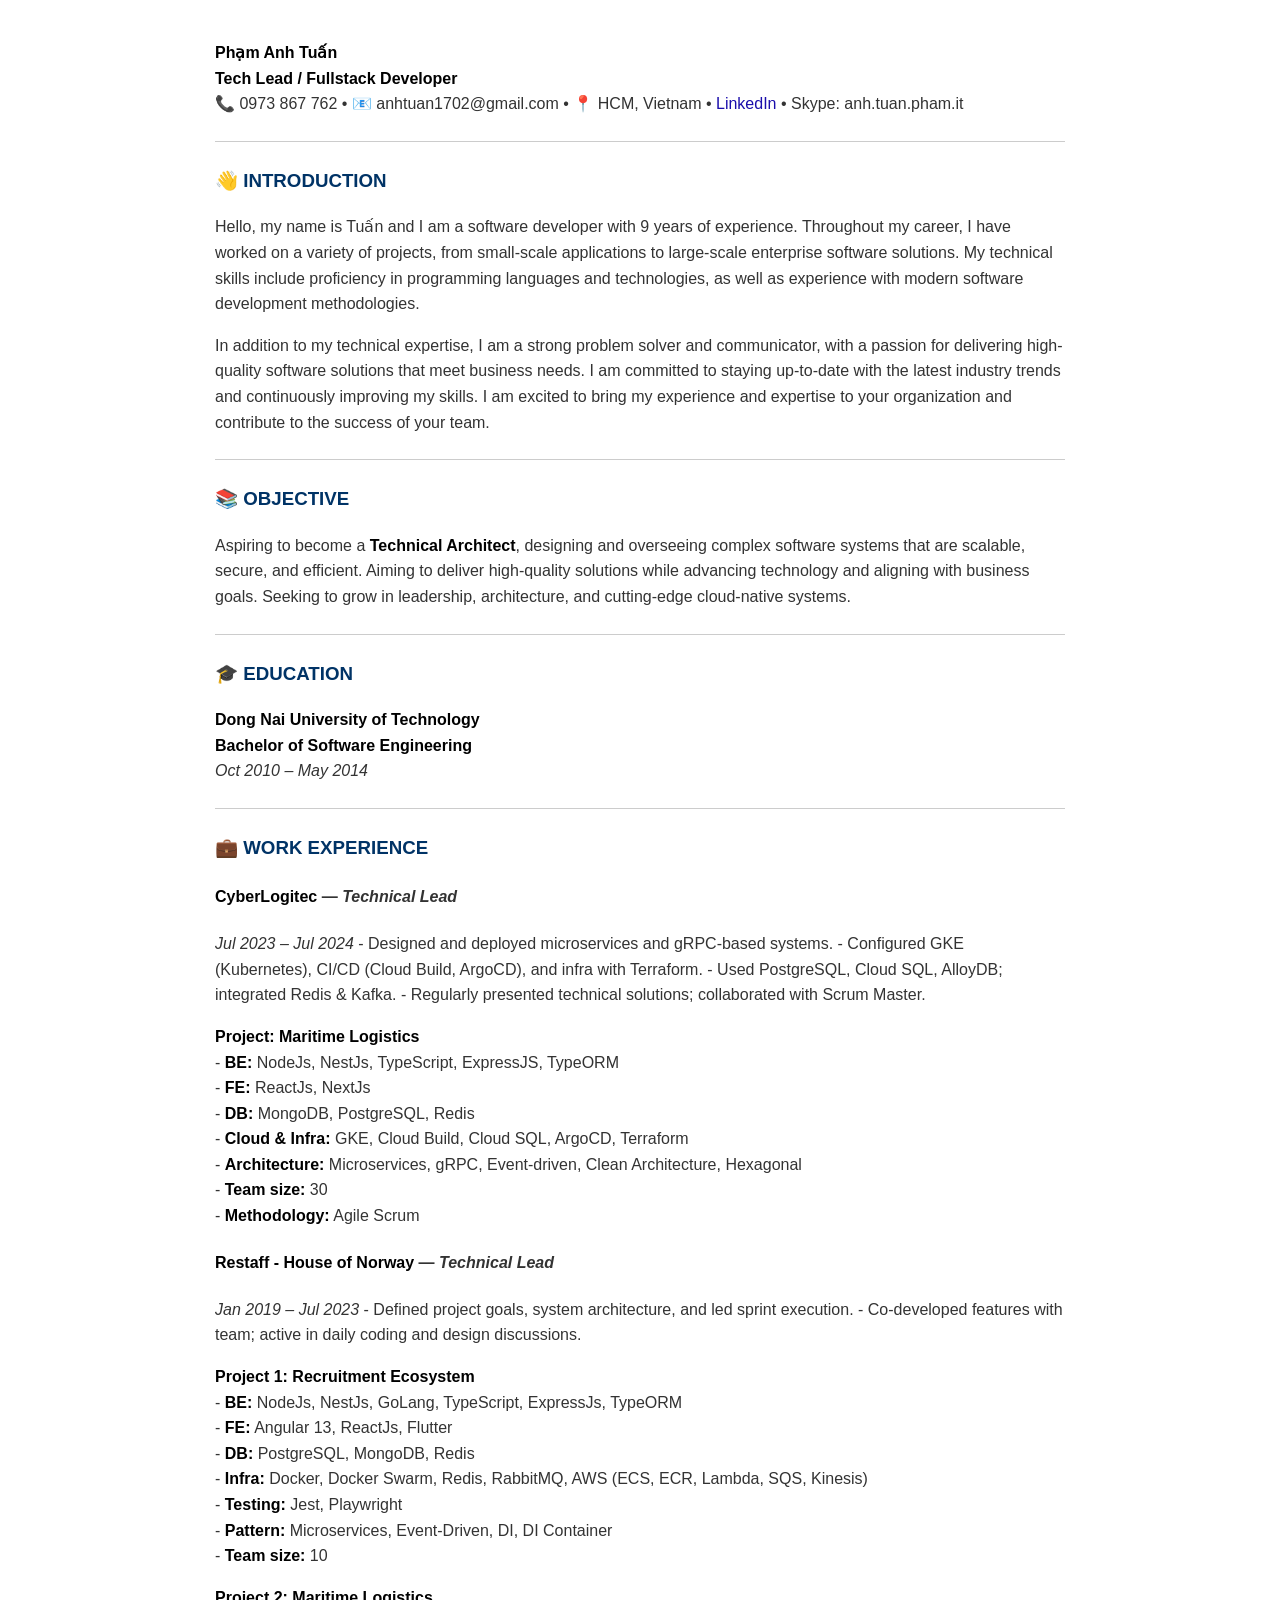
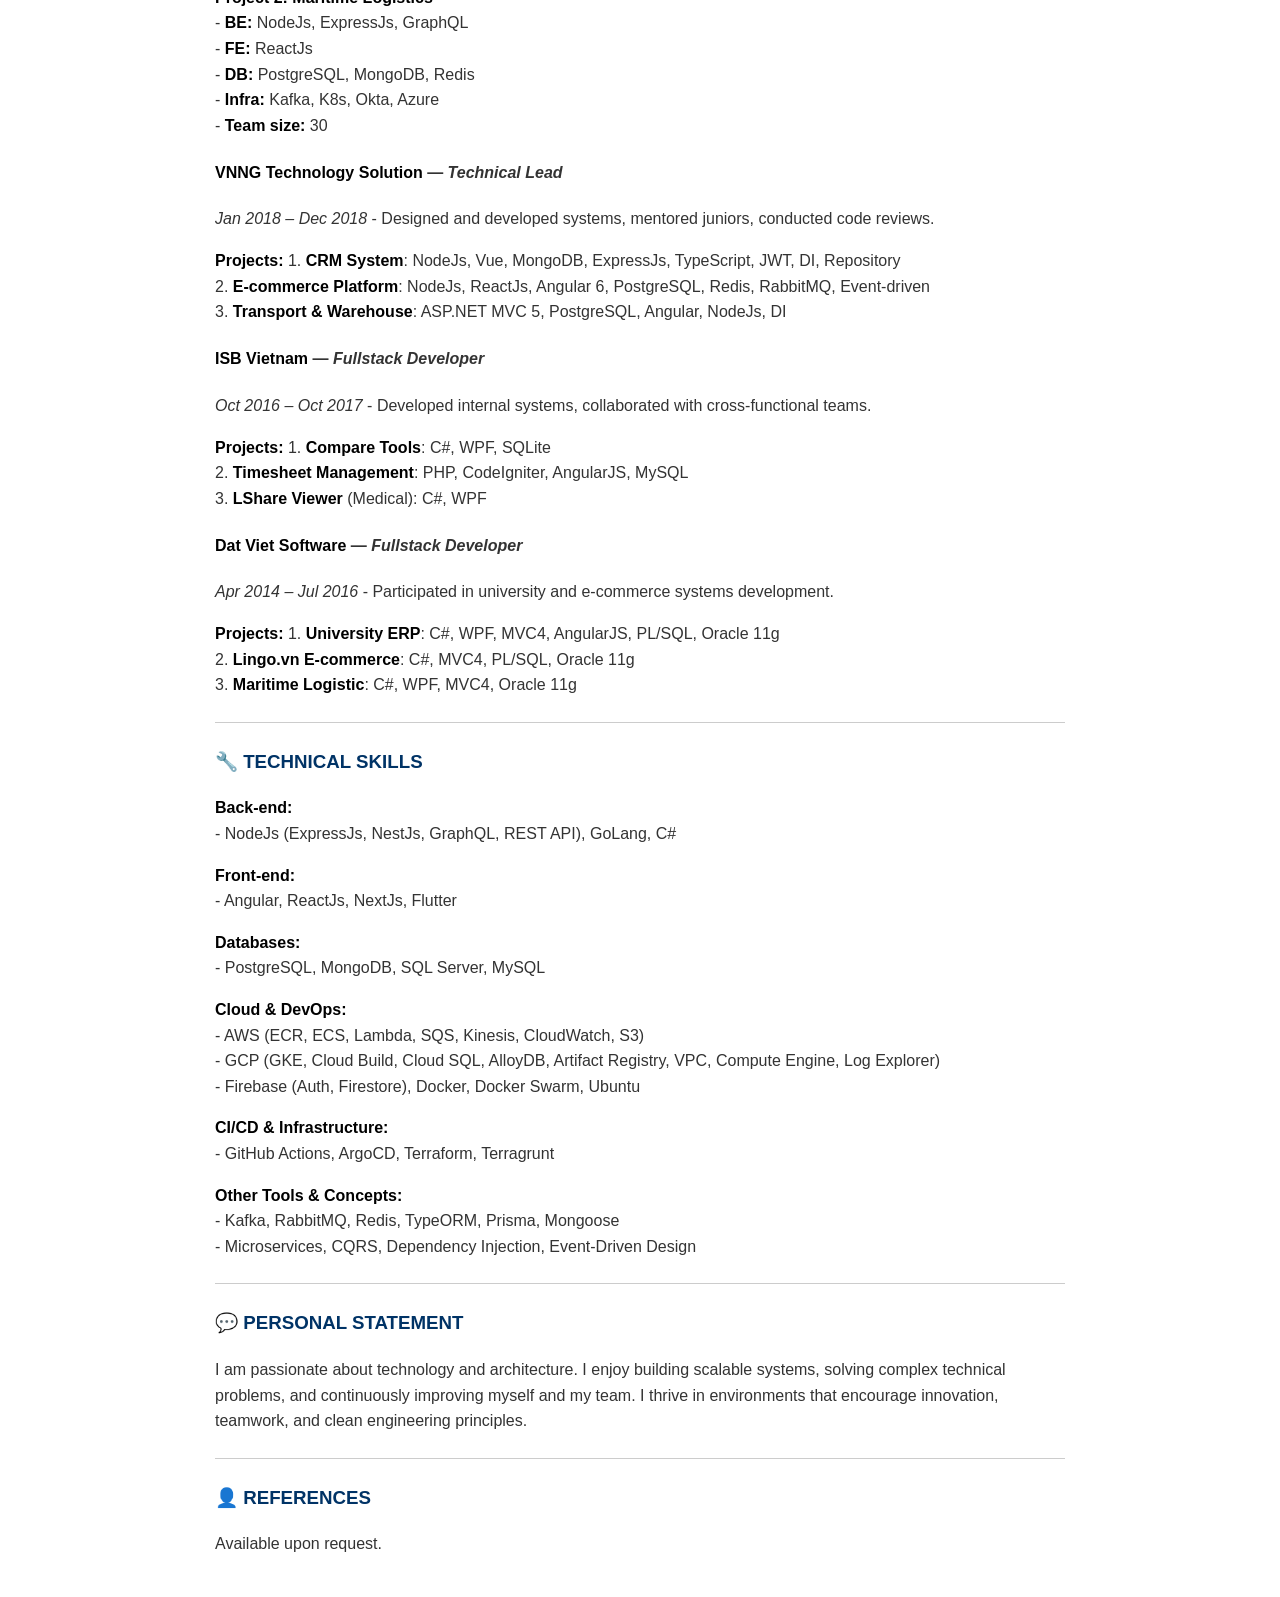
==== Pham-Anh-Tuan-CV-Final.html @ 427f6590 "Add files via upload" ====
<!DOCTYPE html>
<html>
<head>
    <meta charset="UTF-8">
    <title>Phạm Anh Tuấn - CV</title>
    <style>
        body {
            font-family: Arial, sans-serif;
            max-width: 850px;
            margin: 40px auto;
            padding: 0 20px;
            color: #333;
            line-height: 1.6;
        }
        h1, h2, h3 {
            color: #003366;
        }
        hr {
            margin: 24px 0;
            border: none;
            border-top: 1px solid #ccc;
        }
        ul {
            padding-left: 20px;
        }
        a {
            color: #1a0dab;
            text-decoration: none;
        }
        strong {
            color: #000;
        }
    </style>
</head>
<body>
<p><strong>Phạm Anh Tuấn</strong><br />
<strong>Tech Lead / Fullstack Developer</strong><br />
📞 0973 867 762  • 📧 anhtuan1702@gmail.com  • 📍 HCM, Vietnam  • <a href="https://www.linkedin.com/in/tuna-pham">LinkedIn</a>  • Skype: anh.tuan.pham.it</p>

<hr />

<h3>👋 INTRODUCTION</h3>

<p>Hello, my name is Tuấn and I am a software developer with 9 years of experience. Throughout my career, I have worked on a variety of projects, from small-scale applications to large-scale enterprise software solutions. My technical skills include proficiency in programming languages and technologies, as well as experience with modern software development methodologies.</p>

<p>In addition to my technical expertise, I am a strong problem solver and communicator, with a passion for delivering high-quality software solutions that meet business needs. I am committed to staying up-to-date with the latest industry trends and continuously improving my skills. I am excited to bring my experience and expertise to your organization and contribute to the success of your team.</p>

<hr />

<h3>📚 OBJECTIVE</h3>

<p>Aspiring to become a <strong>Technical Architect</strong>, designing and overseeing complex software systems that are scalable, secure, and efficient. Aiming to deliver high-quality solutions while advancing technology and aligning with business goals. Seeking to grow in leadership, architecture, and cutting-edge cloud-native systems.</p>

<hr />

<h3>🎓 EDUCATION</h3>

<p><strong>Dong Nai University of Technology</strong><br />
<strong>Bachelor of Software Engineering</strong><br />
<em>Oct 2010 – May 2014</em></p>

<hr />

<h3>💼 WORK EXPERIENCE</h3>

<h4><strong>CyberLogitec</strong>  — <em>Technical Lead</em></h4>

<p><em>Jul 2023 – Jul 2024</em>
- Designed and deployed microservices and gRPC-based systems.
- Configured GKE (Kubernetes), CI/CD (Cloud Build, ArgoCD), and infra with Terraform.
- Used PostgreSQL, Cloud SQL, AlloyDB; integrated Redis &amp; Kafka.
- Regularly presented technical solutions; collaborated with Scrum Master.</p>

<p><strong>Project: Maritime Logistics</strong><br />
- <strong>BE:</strong> NodeJs, NestJs, TypeScript, ExpressJS, TypeORM<br />
- <strong>FE:</strong> ReactJs, NextJs<br />
- <strong>DB:</strong> MongoDB, PostgreSQL, Redis<br />
- <strong>Cloud &amp; Infra:</strong> GKE, Cloud Build, Cloud SQL, ArgoCD, Terraform<br />
- <strong>Architecture:</strong> Microservices, gRPC, Event-driven, Clean Architecture, Hexagonal<br />
- <strong>Team size:</strong> 30<br />
- <strong>Methodology:</strong> Agile Scrum</p>

<h4><strong>Restaff - House of Norway</strong>  — <em>Technical Lead</em></h4>

<p><em>Jan 2019 – Jul 2023</em>
- Defined project goals, system architecture, and led sprint execution.
- Co-developed features with team; active in daily coding and design discussions.</p>

<p><strong>Project 1: Recruitment Ecosystem</strong><br />
- <strong>BE:</strong> NodeJs, NestJs, GoLang, TypeScript, ExpressJs, TypeORM<br />
- <strong>FE:</strong> Angular 13, ReactJs, Flutter<br />
- <strong>DB:</strong> PostgreSQL, MongoDB, Redis<br />
- <strong>Infra:</strong> Docker, Docker Swarm, Redis, RabbitMQ, AWS (ECS, ECR, Lambda, SQS, Kinesis)<br />
- <strong>Testing:</strong> Jest, Playwright<br />
- <strong>Pattern:</strong> Microservices, Event-Driven, DI, DI Container<br />
- <strong>Team size:</strong> 10</p>

<p><strong>Project 2: Maritime Logistics</strong><br />
- <strong>BE:</strong> NodeJs, ExpressJs, GraphQL<br />
- <strong>FE:</strong> ReactJs<br />
- <strong>DB:</strong> PostgreSQL, MongoDB, Redis<br />
- <strong>Infra:</strong> Kafka, K8s, Okta, Azure<br />
- <strong>Team size:</strong> 30</p>

<h4><strong>VNNG Technology Solution</strong>  — <em>Technical Lead</em></h4>

<p><em>Jan 2018 – Dec 2018</em>
- Designed and developed systems, mentored juniors, conducted code reviews.</p>

<p><strong>Projects:</strong>
1. <strong>CRM System</strong>: NodeJs, Vue, MongoDB, ExpressJs, TypeScript, JWT, DI, Repository<br />
2. <strong>E-commerce Platform</strong>: NodeJs, ReactJs, Angular 6, PostgreSQL, Redis, RabbitMQ, Event-driven<br />
3. <strong>Transport &amp; Warehouse</strong>: ASP.NET MVC 5, PostgreSQL, Angular, NodeJs, DI</p>

<h4><strong>ISB Vietnam</strong>  — <em>Fullstack Developer</em></h4>

<p><em>Oct 2016 – Oct 2017</em>
- Developed internal systems, collaborated with cross-functional teams.</p>

<p><strong>Projects:</strong>
1. <strong>Compare Tools</strong>: C#, WPF, SQLite<br />
2. <strong>Timesheet Management</strong>: PHP, CodeIgniter, AngularJS, MySQL<br />
3. <strong>LShare Viewer</strong> (Medical): C#, WPF</p>

<h4><strong>Dat Viet Software</strong>  — <em>Fullstack Developer</em></h4>

<p><em>Apr 2014 – Jul 2016</em>
- Participated in university and e-commerce systems development.</p>

<p><strong>Projects:</strong>
1. <strong>University ERP</strong>: C#, WPF, MVC4, AngularJS, PL/SQL, Oracle 11g<br />
2. <strong>Lingo.vn E-commerce</strong>: C#, MVC4, PL/SQL, Oracle 11g<br />
3. <strong>Maritime Logistic</strong>: C#, WPF, MVC4, Oracle 11g</p>

<hr />

<h3>🔧 TECHNICAL SKILLS</h3>

<p><strong>Back-end:</strong><br />
- NodeJs (ExpressJs, NestJs, GraphQL, REST API), GoLang, C#</p>

<p><strong>Front-end:</strong><br />
- Angular, ReactJs, NextJs, Flutter</p>

<p><strong>Databases:</strong><br />
- PostgreSQL, MongoDB, SQL Server, MySQL</p>

<p><strong>Cloud &amp; DevOps:</strong><br />
- AWS (ECR, ECS, Lambda, SQS, Kinesis, CloudWatch, S3)<br />
- GCP (GKE, Cloud Build, Cloud SQL, AlloyDB, Artifact Registry, VPC, Compute Engine, Log Explorer)<br />
- Firebase (Auth, Firestore), Docker, Docker Swarm, Ubuntu</p>

<p><strong>CI/CD &amp; Infrastructure:</strong><br />
- GitHub Actions, ArgoCD, Terraform, Terragrunt</p>

<p><strong>Other Tools &amp; Concepts:</strong><br />
- Kafka, RabbitMQ, Redis, TypeORM, Prisma, Mongoose<br />
- Microservices, CQRS, Dependency Injection, Event-Driven Design</p>

<hr />

<h3>💬 PERSONAL STATEMENT</h3>

<p>I am passionate about technology and architecture. I enjoy building scalable systems, solving complex technical problems, and continuously improving myself and my team. I thrive in environments that encourage innovation, teamwork, and clean engineering principles.</p>

<hr />

<h3>👤 REFERENCES</h3>

<p>Available upon request.</p>

</body>
</html>
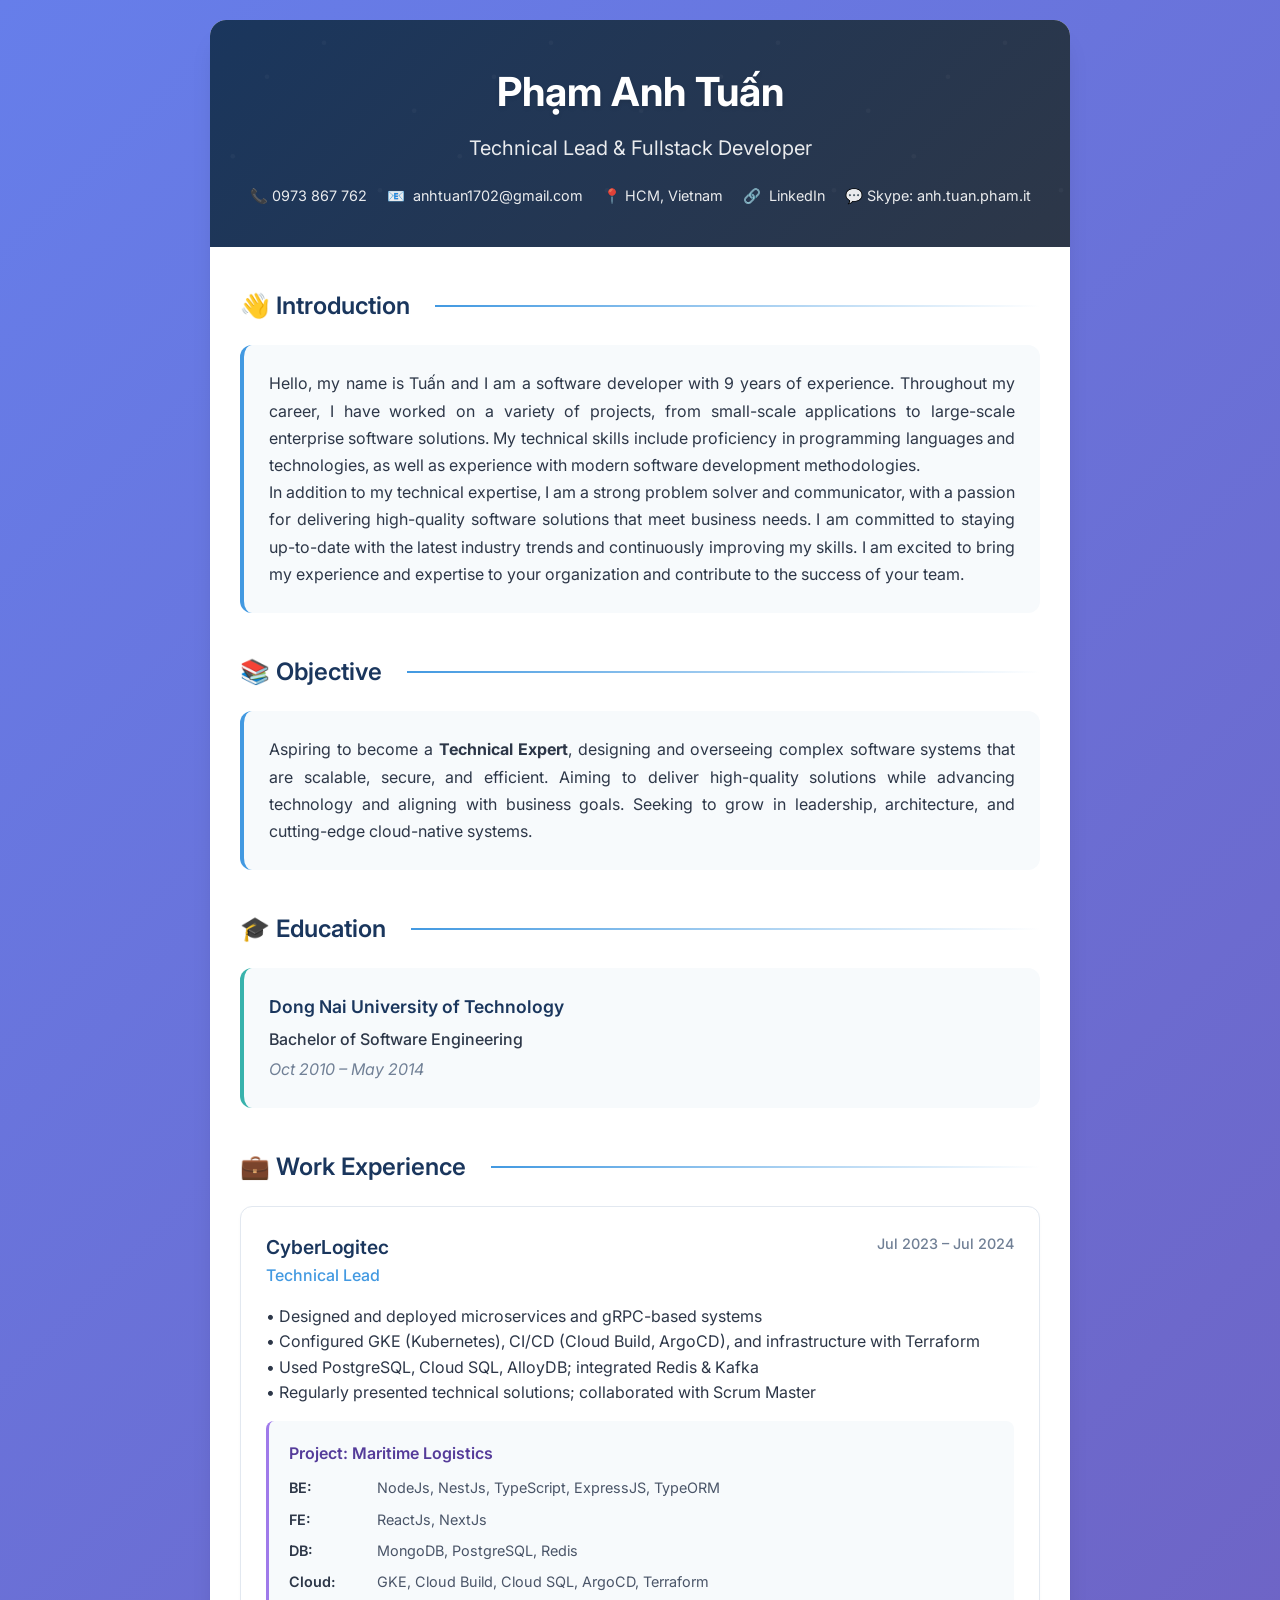
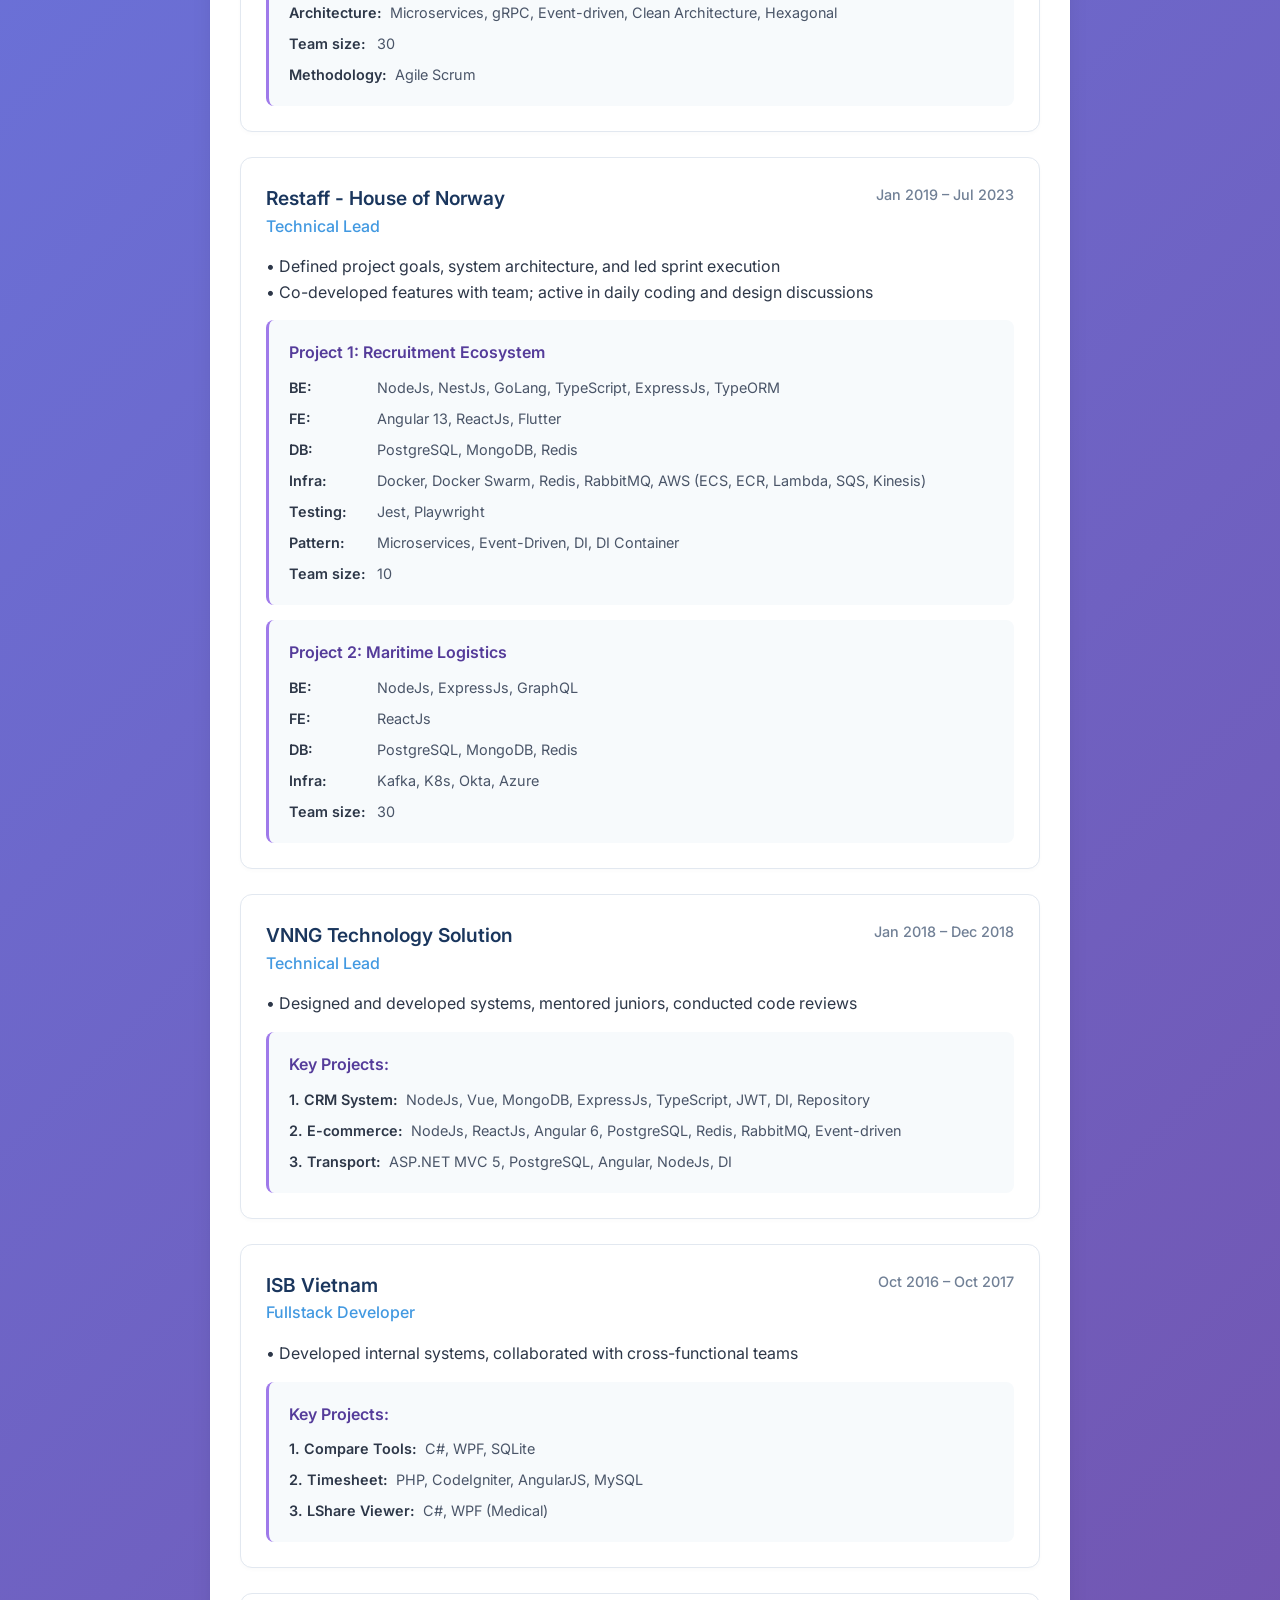
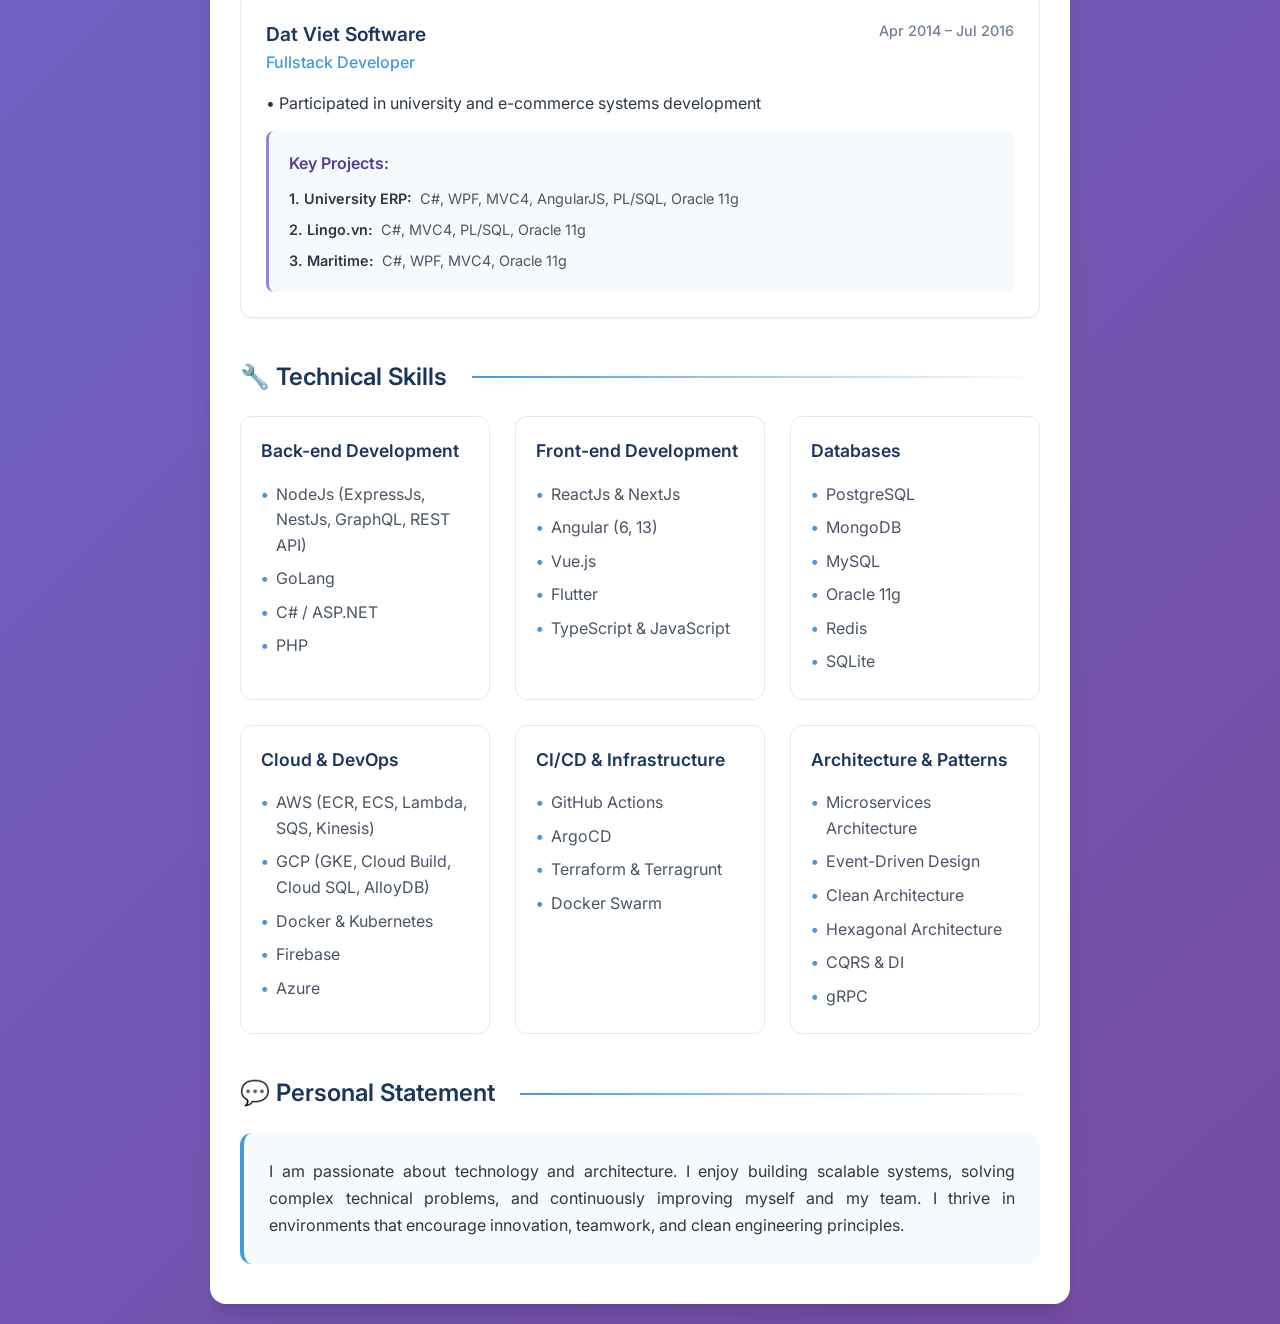
==== commit c0542965: "Add files via upload" ====
--- a/Pham-Anh-Tuan-CV-Final.html
+++ b/Pham-Anh-Tuan-CV-Final.html
@@ -1,173 +1,783 @@
 <!DOCTYPE html>
-<html>
-<head>
-    <meta charset="UTF-8">
-    <title>Phạm Anh Tuấn - CV</title>
+<html lang="en">
+  <head>
+    <meta charset="UTF-8" />
+    <meta name="viewport" content="width=device-width, initial-scale=1.0" />
+    <title>Phạm Anh Tuấn - Technical Lead & Fullstack Developer</title>
+    <link
+      href="https://fonts.googleapis.com/css2?family=Inter:wght@300;400;500;600;700&display=swap"
+      rel="stylesheet"
+    />
     <style>
+      * {
+        margin: 0;
+        padding: 0;
+        box-sizing: border-box;
+      }
+
+      body {
+        font-family: "Inter", -apple-system, BlinkMacSystemFont, "Segoe UI",
+          sans-serif;
+        max-width: 900px;
+        margin: 0 auto;
+        padding: 20px;
+        color: #2d3748;
+        line-height: 1.6;
+        background: linear-gradient(135deg, #667eea 0%, #764ba2 100%);
+        min-height: 100vh;
+      }
+
+      .container {
+        background: white;
+        border-radius: 16px;
+        box-shadow: 0 20px 25px -5px rgba(0, 0, 0, 0.1),
+          0 10px 10px -5px rgba(0, 0, 0, 0.04);
+        overflow: hidden;
+      }
+
+      .header {
+        background: linear-gradient(135deg, #1a365d 0%, #2d3748 100%);
+        color: white;
+        padding: 40px 30px;
+        text-align: center;
+        position: relative;
+      }
+
+      .header::before {
+        content: "";
+        position: absolute;
+        top: 0;
+        left: 0;
+        right: 0;
+        bottom: 0;
+        background: url('data:image/svg+xml,<svg xmlns="http://www.w3.org/2000/svg" viewBox="0 0 100 100"><defs><pattern id="grain" width="100" height="100" patternUnits="userSpaceOnUse"><circle cx="25" cy="25" r="1" fill="white" opacity="0.1"/><circle cx="75" cy="75" r="1" fill="white" opacity="0.1"/><circle cx="50" cy="10" r="1" fill="white" opacity="0.1"/><circle cx="10" cy="60" r="1" fill="white" opacity="0.1"/><circle cx="90" cy="40" r="1" fill="white" opacity="0.1"/></pattern></defs><rect width="100" height="100" fill="url(%23grain)"/></svg>');
+        opacity: 0.3;
+      }
+
+      .header-content {
+        position: relative;
+        z-index: 1;
+      }
+
+      .name {
+        font-size: 2.5rem;
+        font-weight: 700;
+        margin-bottom: 8px;
+        text-shadow: 0 2px 4px rgba(0, 0, 0, 0.1);
+      }
+
+      .title {
+        font-size: 1.25rem;
+        font-weight: 400;
+        opacity: 0.9;
+        margin-bottom: 20px;
+      }
+
+      .contact-info {
+        display: flex;
+        flex-wrap: wrap;
+        justify-content: center;
+        gap: 20px;
+        margin-top: 20px;
+      }
+
+      .contact-item {
+        display: flex;
+        align-items: center;
+        gap: 8px;
+        font-size: 0.9rem;
+        opacity: 0.9;
+      }
+
+      .contact-item a {
+        color: white;
+        text-decoration: none;
+        transition: opacity 0.2s;
+      }
+
+      .contact-item a:hover {
+        opacity: 0.8;
+        text-decoration: underline;
+      }
+
+      .content {
+        padding: 40px 30px;
+      }
+
+      .section {
+        margin-bottom: 40px;
+      }
+
+      .section:last-child {
+        margin-bottom: 0;
+      }
+
+      .section-title {
+        font-size: 1.5rem;
+        font-weight: 600;
+        color: #1a365d;
+        margin-bottom: 20px;
+        display: flex;
+        align-items: center;
+        gap: 10px;
+        position: relative;
+      }
+
+      .section-title::after {
+        content: "";
+        flex: 1;
+        height: 2px;
+        background: linear-gradient(90deg, #4299e1, transparent);
+        margin-left: 15px;
+      }
+
+      .intro-text,
+      .objective-text,
+      .personal-statement {
+        font-size: 1rem;
+        line-height: 1.7;
+        text-align: justify;
+        background: #f7fafc;
+        padding: 25px;
+        border-radius: 12px;
+        border-left: 4px solid #4299e1;
+      }
+
+      .education-card {
+        background: #f7fafc;
+        padding: 25px;
+        border-radius: 12px;
+        border-left: 4px solid #38b2ac;
+      }
+
+      .institution {
+        font-size: 1.1rem;
+        font-weight: 600;
+        color: #1a365d;
+        margin-bottom: 5px;
+      }
+
+      .degree {
+        font-weight: 500;
+        color: #2d3748;
+        margin-bottom: 5px;
+      }
+
+      .date {
+        color: #718096;
+        font-style: italic;
+      }
+
+      .job {
+        background: white;
+        border: 1px solid #e2e8f0;
+        border-radius: 12px;
+        padding: 25px;
+        margin-bottom: 25px;
+        transition: all 0.3s ease;
+        box-shadow: 0 2px 4px rgba(0, 0, 0, 0.02);
+      }
+
+      .job:hover {
+        box-shadow: 0 8px 25px rgba(0, 0, 0, 0.1);
+        transform: translateY(-2px);
+      }
+
+      .job-header {
+        display: flex;
+        justify-content: space-between;
+        align-items: flex-start;
+        margin-bottom: 15px;
+        flex-wrap: wrap;
+        gap: 10px;
+      }
+
+      .company {
+        font-size: 1.2rem;
+        font-weight: 600;
+        color: #1a365d;
+      }
+
+      .position {
+        font-size: 1rem;
+        color: #4299e1;
+        font-weight: 500;
+      }
+
+      .job-date {
+        color: #718096;
+        font-size: 0.9rem;
+        font-weight: 500;
+      }
+
+      .job-description {
+        margin-bottom: 15px;
+        line-height: 1.6;
+      }
+
+      .project {
+        background: #f7fafc;
+        padding: 20px;
+        border-radius: 8px;
+        margin-top: 15px;
+        border-left: 3px solid #9f7aea;
+      }
+
+      .project-title {
+        font-weight: 600;
+        color: #553c9a;
+        margin-bottom: 10px;
+      }
+
+      .tech-list {
+        display: grid;
+        grid-template-columns: 1fr;
+        gap: 8px;
+        font-size: 0.9rem;
+      }
+
+      .tech-item {
+        display: flex;
+        align-items: flex-start;
+        gap: 8px;
+      }
+
+      .tech-label {
+        font-weight: 600;
+        color: #2d3748;
+        min-width: 80px;
+        flex-shrink: 0;
+      }
+
+      .tech-value {
+        color: #4a5568;
+        flex: 1;
+      }
+
+      .skills-grid {
+        display: grid;
+        grid-template-columns: repeat(auto-fit, minmax(250px, 1fr));
+        gap: 25px;
+      }
+
+      .skill-category {
+        background: white;
+        border: 1px solid #e2e8f0;
+        border-radius: 12px;
+        padding: 20px;
+        transition: all 0.3s ease;
+      }
+
+      .skill-category:hover {
+        box-shadow: 0 8px 25px rgba(0, 0, 0, 0.1);
+        transform: translateY(-2px);
+      }
+
+      .skill-title {
+        font-weight: 600;
+        color: #1a365d;
+        margin-bottom: 12px;
+        font-size: 1.1rem;
+      }
+
+      .skill-list {
+        color: #4a5568;
+        line-height: 1.6;
+      }
+
+      .skill-list ul {
+        list-style: none;
+        padding: 0;
+      }
+
+      .skill-list li {
+        padding: 4px 0;
+        position: relative;
+        padding-left: 15px;
+      }
+
+      .skill-list li::before {
+        content: "•";
+        color: #4299e1;
+        font-weight: bold;
+        position: absolute;
+        left: 0;
+      }
+
+      .references {
+        text-align: center;
+        background: #f7fafc;
+        padding: 30px;
+        border-radius: 12px;
+        font-style: italic;
+        color: #718096;
+      }
+
+      @media (max-width: 768px) {
         body {
-            font-family: Arial, sans-serif;
-            max-width: 850px;
-            margin: 40px auto;
-            padding: 0 20px;
-            color: #333;
-            line-height: 1.6;
-        }
-        h1, h2, h3 {
-            color: #003366;
-        }
-        hr {
-            margin: 24px 0;
-            border: none;
-            border-top: 1px solid #ccc;
-        }
-        ul {
-            padding-left: 20px;
-        }
-        a {
-            color: #1a0dab;
-            text-decoration: none;
-        }
-        strong {
-            color: #000;
-        }
+          padding: 10px;
+        }
+
+        .header {
+          padding: 30px 20px;
+        }
+
+        .name {
+          font-size: 2rem;
+        }
+
+        .contact-info {
+          flex-direction: column;
+          align-items: center;
+          gap: 10px;
+        }
+
+        .content {
+          padding: 30px 20px;
+        }
+
+        .job-header {
+          flex-direction: column;
+          align-items: flex-start;
+        }
+
+        .skills-grid {
+          grid-template-columns: 1fr;
+        }
+      }
+
+      @media print {
+        body {
+          background: white;
+          padding: 0;
+        }
+
+        .container {
+          box-shadow: none;
+          border-radius: 0;
+        }
+
+        .job:hover {
+          transform: none;
+          box-shadow: 0 2px 4px rgba(0, 0, 0, 0.02);
+        }
+      }
     </style>
-</head>
-<body>
-<p><strong>Phạm Anh Tuấn</strong><br />
-<strong>Tech Lead / Fullstack Developer</strong><br />
-📞 0973 867 762  • 📧 anhtuan1702@gmail.com  • 📍 HCM, Vietnam  • <a href="https://www.linkedin.com/in/tuna-pham">LinkedIn</a>  • Skype: anh.tuan.pham.it</p>
-
-<hr />
-
-<h3>👋 INTRODUCTION</h3>
-
-<p>Hello, my name is Tuấn and I am a software developer with 9 years of experience. Throughout my career, I have worked on a variety of projects, from small-scale applications to large-scale enterprise software solutions. My technical skills include proficiency in programming languages and technologies, as well as experience with modern software development methodologies.</p>
-
-<p>In addition to my technical expertise, I am a strong problem solver and communicator, with a passion for delivering high-quality software solutions that meet business needs. I am committed to staying up-to-date with the latest industry trends and continuously improving my skills. I am excited to bring my experience and expertise to your organization and contribute to the success of your team.</p>
-
-<hr />
-
-<h3>📚 OBJECTIVE</h3>
-
-<p>Aspiring to become a <strong>Technical Architect</strong>, designing and overseeing complex software systems that are scalable, secure, and efficient. Aiming to deliver high-quality solutions while advancing technology and aligning with business goals. Seeking to grow in leadership, architecture, and cutting-edge cloud-native systems.</p>
-
-<hr />
-
-<h3>🎓 EDUCATION</h3>
-
-<p><strong>Dong Nai University of Technology</strong><br />
-<strong>Bachelor of Software Engineering</strong><br />
-<em>Oct 2010 – May 2014</em></p>
-
-<hr />
-
-<h3>💼 WORK EXPERIENCE</h3>
-
-<h4><strong>CyberLogitec</strong>  — <em>Technical Lead</em></h4>
-
-<p><em>Jul 2023 – Jul 2024</em>
-- Designed and deployed microservices and gRPC-based systems.
-- Configured GKE (Kubernetes), CI/CD (Cloud Build, ArgoCD), and infra with Terraform.
-- Used PostgreSQL, Cloud SQL, AlloyDB; integrated Redis &amp; Kafka.
-- Regularly presented technical solutions; collaborated with Scrum Master.</p>
-
-<p><strong>Project: Maritime Logistics</strong><br />
-- <strong>BE:</strong> NodeJs, NestJs, TypeScript, ExpressJS, TypeORM<br />
-- <strong>FE:</strong> ReactJs, NextJs<br />
-- <strong>DB:</strong> MongoDB, PostgreSQL, Redis<br />
-- <strong>Cloud &amp; Infra:</strong> GKE, Cloud Build, Cloud SQL, ArgoCD, Terraform<br />
-- <strong>Architecture:</strong> Microservices, gRPC, Event-driven, Clean Architecture, Hexagonal<br />
-- <strong>Team size:</strong> 30<br />
-- <strong>Methodology:</strong> Agile Scrum</p>
-
-<h4><strong>Restaff - House of Norway</strong>  — <em>Technical Lead</em></h4>
-
-<p><em>Jan 2019 – Jul 2023</em>
-- Defined project goals, system architecture, and led sprint execution.
-- Co-developed features with team; active in daily coding and design discussions.</p>
-
-<p><strong>Project 1: Recruitment Ecosystem</strong><br />
-- <strong>BE:</strong> NodeJs, NestJs, GoLang, TypeScript, ExpressJs, TypeORM<br />
-- <strong>FE:</strong> Angular 13, ReactJs, Flutter<br />
-- <strong>DB:</strong> PostgreSQL, MongoDB, Redis<br />
-- <strong>Infra:</strong> Docker, Docker Swarm, Redis, RabbitMQ, AWS (ECS, ECR, Lambda, SQS, Kinesis)<br />
-- <strong>Testing:</strong> Jest, Playwright<br />
-- <strong>Pattern:</strong> Microservices, Event-Driven, DI, DI Container<br />
-- <strong>Team size:</strong> 10</p>
-
-<p><strong>Project 2: Maritime Logistics</strong><br />
-- <strong>BE:</strong> NodeJs, ExpressJs, GraphQL<br />
-- <strong>FE:</strong> ReactJs<br />
-- <strong>DB:</strong> PostgreSQL, MongoDB, Redis<br />
-- <strong>Infra:</strong> Kafka, K8s, Okta, Azure<br />
-- <strong>Team size:</strong> 30</p>
-
-<h4><strong>VNNG Technology Solution</strong>  — <em>Technical Lead</em></h4>
-
-<p><em>Jan 2018 – Dec 2018</em>
-- Designed and developed systems, mentored juniors, conducted code reviews.</p>
-
-<p><strong>Projects:</strong>
-1. <strong>CRM System</strong>: NodeJs, Vue, MongoDB, ExpressJs, TypeScript, JWT, DI, Repository<br />
-2. <strong>E-commerce Platform</strong>: NodeJs, ReactJs, Angular 6, PostgreSQL, Redis, RabbitMQ, Event-driven<br />
-3. <strong>Transport &amp; Warehouse</strong>: ASP.NET MVC 5, PostgreSQL, Angular, NodeJs, DI</p>
-
-<h4><strong>ISB Vietnam</strong>  — <em>Fullstack Developer</em></h4>
-
-<p><em>Oct 2016 – Oct 2017</em>
-- Developed internal systems, collaborated with cross-functional teams.</p>
-
-<p><strong>Projects:</strong>
-1. <strong>Compare Tools</strong>: C#, WPF, SQLite<br />
-2. <strong>Timesheet Management</strong>: PHP, CodeIgniter, AngularJS, MySQL<br />
-3. <strong>LShare Viewer</strong> (Medical): C#, WPF</p>
-
-<h4><strong>Dat Viet Software</strong>  — <em>Fullstack Developer</em></h4>
-
-<p><em>Apr 2014 – Jul 2016</em>
-- Participated in university and e-commerce systems development.</p>
-
-<p><strong>Projects:</strong>
-1. <strong>University ERP</strong>: C#, WPF, MVC4, AngularJS, PL/SQL, Oracle 11g<br />
-2. <strong>Lingo.vn E-commerce</strong>: C#, MVC4, PL/SQL, Oracle 11g<br />
-3. <strong>Maritime Logistic</strong>: C#, WPF, MVC4, Oracle 11g</p>
-
-<hr />
-
-<h3>🔧 TECHNICAL SKILLS</h3>
-
-<p><strong>Back-end:</strong><br />
-- NodeJs (ExpressJs, NestJs, GraphQL, REST API), GoLang, C#</p>
-
-<p><strong>Front-end:</strong><br />
-- Angular, ReactJs, NextJs, Flutter</p>
-
-<p><strong>Databases:</strong><br />
-- PostgreSQL, MongoDB, SQL Server, MySQL</p>
-
-<p><strong>Cloud &amp; DevOps:</strong><br />
-- AWS (ECR, ECS, Lambda, SQS, Kinesis, CloudWatch, S3)<br />
-- GCP (GKE, Cloud Build, Cloud SQL, AlloyDB, Artifact Registry, VPC, Compute Engine, Log Explorer)<br />
-- Firebase (Auth, Firestore), Docker, Docker Swarm, Ubuntu</p>
-
-<p><strong>CI/CD &amp; Infrastructure:</strong><br />
-- GitHub Actions, ArgoCD, Terraform, Terragrunt</p>
-
-<p><strong>Other Tools &amp; Concepts:</strong><br />
-- Kafka, RabbitMQ, Redis, TypeORM, Prisma, Mongoose<br />
-- Microservices, CQRS, Dependency Injection, Event-Driven Design</p>
-
-<hr />
-
-<h3>💬 PERSONAL STATEMENT</h3>
-
-<p>I am passionate about technology and architecture. I enjoy building scalable systems, solving complex technical problems, and continuously improving myself and my team. I thrive in environments that encourage innovation, teamwork, and clean engineering principles.</p>
-
-<hr />
-
-<h3>👤 REFERENCES</h3>
-
-<p>Available upon request.</p>
-
-</body>
+  </head>
+  <body>
+    <div class="container">
+      <div class="header">
+        <div class="header-content">
+          <h1 class="name">Phạm Anh Tuấn</h1>
+          <p class="title">Technical Lead & Fullstack Developer</p>
+          <div class="contact-info">
+            <div class="contact-item">📞 0973 867 762</div>
+            <div class="contact-item">
+              📧
+              <a href="mailto:anhtuan1702@gmail.com">anhtuan1702@gmail.com</a>
+            </div>
+            <div class="contact-item">📍 HCM, Vietnam</div>
+            <div class="contact-item">
+              🔗
+              <a href="https://www.linkedin.com/in/tuna-pham" target="_blank"
+                >LinkedIn</a
+              >
+            </div>
+            <div class="contact-item">💬 Skype: anh.tuan.pham.it</div>
+          </div>
+        </div>
+      </div>
+
+      <div class="content">
+        <div class="section">
+          <h2 class="section-title">👋 Introduction</h2>
+          <div class="intro-text">
+            <p>
+              Hello, my name is Tuấn and I am a software developer with 9 years
+              of experience. Throughout my career, I have worked on a variety of
+              projects, from small-scale applications to large-scale enterprise
+              software solutions. My technical skills include proficiency in
+              programming languages and technologies, as well as experience with
+              modern software development methodologies.
+            </p>
+            <p>
+              In addition to my technical expertise, I am a strong problem
+              solver and communicator, with a passion for delivering
+              high-quality software solutions that meet business needs. I am
+              committed to staying up-to-date with the latest industry trends
+              and continuously improving my skills. I am excited to bring my
+              experience and expertise to your organization and contribute to
+              the success of your team.
+            </p>
+          </div>
+        </div>
+
+        <div class="section">
+          <h2 class="section-title">📚 Objective</h2>
+          <div class="objective-text">
+            <p>
+              Aspiring to become a <strong>Technical Expert</strong>, designing
+              and overseeing complex software systems that are scalable, secure,
+              and efficient. Aiming to deliver high-quality solutions while
+              advancing technology and aligning with business goals. Seeking to
+              grow in leadership, architecture, and cutting-edge cloud-native
+              systems.
+            </p>
+          </div>
+        </div>
+
+        <div class="section">
+          <h2 class="section-title">🎓 Education</h2>
+          <div class="education-card">
+            <div class="institution">Dong Nai University of Technology</div>
+            <div class="degree">Bachelor of Software Engineering</div>
+            <div class="date">Oct 2010 – May 2014</div>
+          </div>
+        </div>
+
+        <div class="section">
+          <h2 class="section-title">💼 Work Experience</h2>
+
+          <div class="job">
+            <div class="job-header">
+              <div>
+                <div class="company">CyberLogitec</div>
+                <div class="position">Technical Lead</div>
+              </div>
+              <div class="job-date">Jul 2023 – Jul 2024</div>
+            </div>
+            <div class="job-description">
+              • Designed and deployed microservices and gRPC-based systems<br />
+              • Configured GKE (Kubernetes), CI/CD (Cloud Build, ArgoCD), and
+              infrastructure with Terraform<br />
+              • Used PostgreSQL, Cloud SQL, AlloyDB; integrated Redis & Kafka<br />
+              • Regularly presented technical solutions; collaborated with Scrum
+              Master
+            </div>
+            <div class="project">
+              <div class="project-title">Project: Maritime Logistics</div>
+              <div class="tech-list">
+                <div class="tech-item">
+                  <div class="tech-label">BE:</div>
+                  <div class="tech-value">
+                    NodeJs, NestJs, TypeScript, ExpressJS, TypeORM
+                  </div>
+                </div>
+                <div class="tech-item">
+                  <div class="tech-label">FE:</div>
+                  <div class="tech-value">ReactJs, NextJs</div>
+                </div>
+                <div class="tech-item">
+                  <div class="tech-label">DB:</div>
+                  <div class="tech-value">MongoDB, PostgreSQL, Redis</div>
+                </div>
+                <div class="tech-item">
+                  <div class="tech-label">Cloud:</div>
+                  <div class="tech-value">
+                    GKE, Cloud Build, Cloud SQL, ArgoCD, Terraform
+                  </div>
+                </div>
+                <div class="tech-item">
+                  <div class="tech-label">Architecture:</div>
+                  <div class="tech-value">
+                    Microservices, gRPC, Event-driven, Clean Architecture,
+                    Hexagonal
+                  </div>
+                </div>
+                <div class="tech-item">
+                  <div class="tech-label">Team size:</div>
+                  <div class="tech-value">30</div>
+                </div>
+                <div class="tech-item">
+                  <div class="tech-label">Methodology:</div>
+                  <div class="tech-value">Agile Scrum</div>
+                </div>
+              </div>
+            </div>
+          </div>
+
+          <div class="job">
+            <div class="job-header">
+              <div>
+                <div class="company">Restaff - House of Norway</div>
+                <div class="position">Technical Lead</div>
+              </div>
+              <div class="job-date">Jan 2019 – Jul 2023</div>
+            </div>
+            <div class="job-description">
+              • Defined project goals, system architecture, and led sprint
+              execution<br />
+              • Co-developed features with team; active in daily coding and
+              design discussions
+            </div>
+            <div class="project">
+              <div class="project-title">Project 1: Recruitment Ecosystem</div>
+              <div class="tech-list">
+                <div class="tech-item">
+                  <div class="tech-label">BE:</div>
+                  <div class="tech-value">
+                    NodeJs, NestJs, GoLang, TypeScript, ExpressJs, TypeORM
+                  </div>
+                </div>
+                <div class="tech-item">
+                  <div class="tech-label">FE:</div>
+                  <div class="tech-value">Angular 13, ReactJs, Flutter</div>
+                </div>
+                <div class="tech-item">
+                  <div class="tech-label">DB:</div>
+                  <div class="tech-value">PostgreSQL, MongoDB, Redis</div>
+                </div>
+                <div class="tech-item">
+                  <div class="tech-label">Infra:</div>
+                  <div class="tech-value">
+                    Docker, Docker Swarm, Redis, RabbitMQ, AWS (ECS, ECR,
+                    Lambda, SQS, Kinesis)
+                  </div>
+                </div>
+                <div class="tech-item">
+                  <div class="tech-label">Testing:</div>
+                  <div class="tech-value">Jest, Playwright</div>
+                </div>
+                <div class="tech-item">
+                  <div class="tech-label">Pattern:</div>
+                  <div class="tech-value">
+                    Microservices, Event-Driven, DI, DI Container
+                  </div>
+                </div>
+                <div class="tech-item">
+                  <div class="tech-label">Team size:</div>
+                  <div class="tech-value">10</div>
+                </div>
+              </div>
+            </div>
+            <div class="project">
+              <div class="project-title">Project 2: Maritime Logistics</div>
+              <div class="tech-list">
+                <div class="tech-item">
+                  <div class="tech-label">BE:</div>
+                  <div class="tech-value">NodeJs, ExpressJs, GraphQL</div>
+                </div>
+                <div class="tech-item">
+                  <div class="tech-label">FE:</div>
+                  <div class="tech-value">ReactJs</div>
+                </div>
+                <div class="tech-item">
+                  <div class="tech-label">DB:</div>
+                  <div class="tech-value">PostgreSQL, MongoDB, Redis</div>
+                </div>
+                <div class="tech-item">
+                  <div class="tech-label">Infra:</div>
+                  <div class="tech-value">Kafka, K8s, Okta, Azure</div>
+                </div>
+                <div class="tech-item">
+                  <div class="tech-label">Team size:</div>
+                  <div class="tech-value">30</div>
+                </div>
+              </div>
+            </div>
+          </div>
+
+          <div class="job">
+            <div class="job-header">
+              <div>
+                <div class="company">VNNG Technology Solution</div>
+                <div class="position">Technical Lead</div>
+              </div>
+              <div class="job-date">Jan 2018 – Dec 2018</div>
+            </div>
+            <div class="job-description">
+              • Designed and developed systems, mentored juniors, conducted code
+              reviews
+            </div>
+            <div class="project">
+              <div class="project-title">Key Projects:</div>
+              <div class="tech-list">
+                <div class="tech-item">
+                  <div class="tech-label">1. CRM System:</div>
+                  <div class="tech-value">
+                    NodeJs, Vue, MongoDB, ExpressJs, TypeScript, JWT, DI,
+                    Repository
+                  </div>
+                </div>
+                <div class="tech-item">
+                  <div class="tech-label">2. E-commerce:</div>
+                  <div class="tech-value">
+                    NodeJs, ReactJs, Angular 6, PostgreSQL, Redis, RabbitMQ,
+                    Event-driven
+                  </div>
+                </div>
+                <div class="tech-item">
+                  <div class="tech-label">3. Transport:</div>
+                  <div class="tech-value">
+                    ASP.NET MVC 5, PostgreSQL, Angular, NodeJs, DI
+                  </div>
+                </div>
+              </div>
+            </div>
+          </div>
+
+          <div class="job">
+            <div class="job-header">
+              <div>
+                <div class="company">ISB Vietnam</div>
+                <div class="position">Fullstack Developer</div>
+              </div>
+              <div class="job-date">Oct 2016 – Oct 2017</div>
+            </div>
+            <div class="job-description">
+              • Developed internal systems, collaborated with cross-functional
+              teams
+            </div>
+            <div class="project">
+              <div class="project-title">Key Projects:</div>
+              <div class="tech-list">
+                <div class="tech-item">
+                  <div class="tech-label">1. Compare Tools:</div>
+                  <div class="tech-value">C#, WPF, SQLite</div>
+                </div>
+                <div class="tech-item">
+                  <div class="tech-label">2. Timesheet:</div>
+                  <div class="tech-value">
+                    PHP, CodeIgniter, AngularJS, MySQL
+                  </div>
+                </div>
+                <div class="tech-item">
+                  <div class="tech-label">3. LShare Viewer:</div>
+                  <div class="tech-value">C#, WPF (Medical)</div>
+                </div>
+              </div>
+            </div>
+          </div>
+
+          <div class="job">
+            <div class="job-header">
+              <div>
+                <div class="company">Dat Viet Software</div>
+                <div class="position">Fullstack Developer</div>
+              </div>
+              <div class="job-date">Apr 2014 – Jul 2016</div>
+            </div>
+            <div class="job-description">
+              • Participated in university and e-commerce systems development
+            </div>
+            <div class="project">
+              <div class="project-title">Key Projects:</div>
+              <div class="tech-list">
+                <div class="tech-item">
+                  <div class="tech-label">1. University ERP:</div>
+                  <div class="tech-value">
+                    C#, WPF, MVC4, AngularJS, PL/SQL, Oracle 11g
+                  </div>
+                </div>
+                <div class="tech-item">
+                  <div class="tech-label">2. Lingo.vn:</div>
+                  <div class="tech-value">C#, MVC4, PL/SQL, Oracle 11g</div>
+                </div>
+                <div class="tech-item">
+                  <div class="tech-label">3. Maritime:</div>
+                  <div class="tech-value">C#, WPF, MVC4, Oracle 11g</div>
+                </div>
+              </div>
+            </div>
+          </div>
+        </div>
+
+        <div class="section">
+          <h2 class="section-title">🔧 Technical Skills</h2>
+          <div class="skills-grid">
+            <div class="skill-category">
+              <div class="skill-title">Back-end Development</div>
+              <div class="skill-list">
+                <ul>
+                  <li>NodeJs (ExpressJs, NestJs, GraphQL, REST API)</li>
+                  <li>GoLang</li>
+                  <li>C# / ASP.NET</li>
+                  <li>PHP</li>
+                </ul>
+              </div>
+            </div>
+
+            <div class="skill-category">
+              <div class="skill-title">Front-end Development</div>
+              <div class="skill-list">
+                <ul>
+                  <li>ReactJs & NextJs</li>
+                  <li>Angular (6, 13)</li>
+                  <li>Vue.js</li>
+                  <li>Flutter</li>
+                  <li>TypeScript & JavaScript</li>
+                </ul>
+              </div>
+            </div>
+
+            <div class="skill-category">
+              <div class="skill-title">Databases</div>
+              <div class="skill-list">
+                <ul>
+                  <li>PostgreSQL</li>
+                  <li>MongoDB</li>
+                  <li>MySQL</li>
+                  <li>Oracle 11g</li>
+                  <li>Redis</li>
+                  <li>SQLite</li>
+                </ul>
+              </div>
+            </div>
+
+            <div class="skill-category">
+              <div class="skill-title">Cloud & DevOps</div>
+              <div class="skill-list">
+                <ul>
+                  <li>AWS (ECR, ECS, Lambda, SQS, Kinesis)</li>
+                  <li>GCP (GKE, Cloud Build, Cloud SQL, AlloyDB)</li>
+                  <li>Docker & Kubernetes</li>
+                  <li>Firebase</li>
+                  <li>Azure</li>
+                </ul>
+              </div>
+            </div>
+
+            <div class="skill-category">
+              <div class="skill-title">CI/CD & Infrastructure</div>
+              <div class="skill-list">
+                <ul>
+                  <li>GitHub Actions</li>
+                  <li>ArgoCD</li>
+                  <li>Terraform & Terragrunt</li>
+                  <li>Docker Swarm</li>
+                </ul>
+              </div>
+            </div>
+
+            <div class="skill-category">
+              <div class="skill-title">Architecture & Patterns</div>
+              <div class="skill-list">
+                <ul>
+                  <li>Microservices Architecture</li>
+                  <li>Event-Driven Design</li>
+                  <li>Clean Architecture</li>
+                  <li>Hexagonal Architecture</li>
+                  <li>CQRS & DI</li>
+                  <li>gRPC</li>
+                </ul>
+              </div>
+            </div>
+          </div>
+        </div>
+
+        <div class="section">
+          <h2 class="section-title">💬 Personal Statement</h2>
+          <div class="personal-statement">
+            <p>
+              I am passionate about technology and architecture. I enjoy
+              building scalable systems, solving complex technical problems, and
+              continuously improving myself and my team. I thrive in
+              environments that encourage innovation, teamwork, and clean
+              engineering principles.
+            </p>
+          </div>
+        </div>
+      </div>
+    </div>
+  </body>
 </html>
